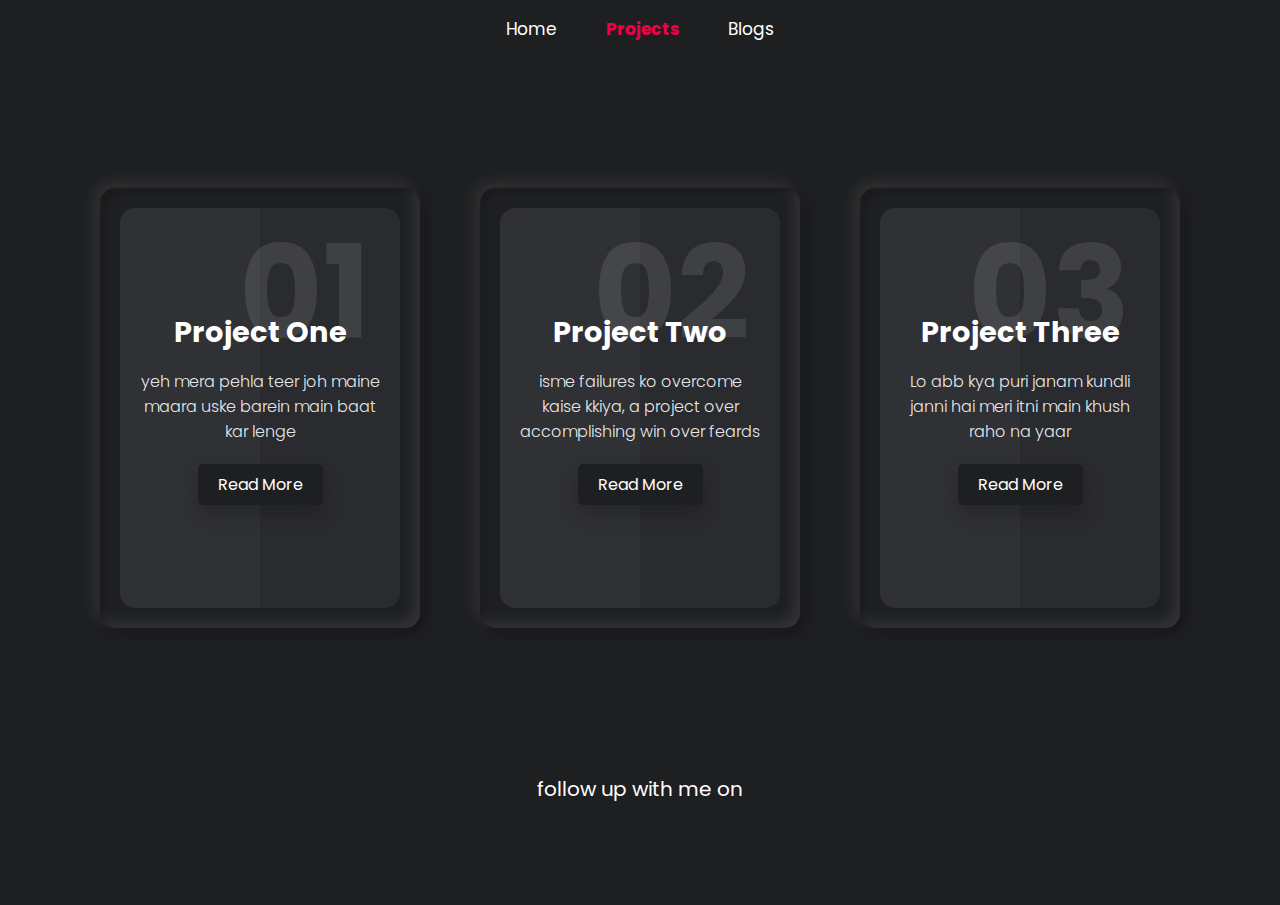
==== projects.html @ c4906ae6 "projects added" ====
<!DOCTYPE html>
<html lang="en">
<head>
    <meta charset="UTF-8">
    <meta http-equiv="X-UA-Compatible" content="IE=edge">
    <meta name="viewport" content="width=device-width, initial-scale=1.0">
    <title>Projects by Prad</title>
    <link href="/proj-styles.css" rel="stylesheet">
</head>
<body>

    <div class="pagewrap">
      <nav class="nav-bar">
        <ul class="nav-list non-bulleted-list">
            <li><a class="links" href="./index.html">Home</a></li>
            <li><a class="links active" href="./projects.html">Projects</a></li>
            <li><a class="links" href="./src/pages/index.js">Blogs</a></li>
        </ul>
         </nav>

        <div class="container">


        <div class="card">
          <div class="box">
            <div class="content">
              <h2>01</h2>
              <h3>Project One</h3>
              <p>yeh mera pehla teer joh maine maara uske barein main baat kar lenge</p>
              <a href="#">Read More</a>
            </div>
          </div>
        </div>
      
        <div class="card">
          <div class="box">
            <div class="content">
              <h2>02</h2>
              <h3>Project Two</h3>
              <p>isme failures ko overcome kaise kkiya, a project over accomplishing win over feards</p>
              <a href="#">Read More</a>
            </div>
          </div>
        </div>
      
        <div class="card">
          <div class="box">
            <div class="content">
              <h2>03</h2>
              <h3>Project Three</h3>
              <p>Lo abb kya puri janam kundli janni hai meri itni main khush raho na yaar</p>
              <a href="#">Read More</a>
            </div>
          </div>
        </div>

        
      </div>
      <footer class="footer">
        <div>follow up with me on</div>
        <ul class="nav-list non-bulleted-list">
            <li>
                <a class="links" href="https://linkedin.com/in/itspradhuman" target="_blank"><i class="fa fa-linkedin"></i></a>
            </li>
            <li>
                <a class="links" href="https://twitter.com/pradhum4n" target="_blank"><i class="fa fa-twitter"></i></a>
            </li>
            <li>
                <a class="links" href="https://instagram.com/pradhum4n" target="_blank"><i class="fa fa-instagram"></i></a>
            </li>
        </ul>
    </footer>
    </div>
</body>
</html>
---- proj-styles.css ----
@import url('https://fonts.googleapis.com/css2?family=Poppins:wght@300;400;500;600;700;800;900&display=swap');
* {
    margin: 0px;
    font-family: 'Poppins', serif;
}

:root {
    --primary-color:#1e1f21;
    --white: white;
    --off-white:#EEEADE;
    --dark-gray: #1e1f21;
    --projects: #1e1f21;
    /* CCDAE3,779FB7 */
}

body {
  display: flex;
  justify-content: center;
  align-items: center;
  flex-wrap: wrap;
  min-height: 100vh;
  background: var(--primary-color);
}

body .container {
  display: flex;
  justify-content: center;
  align-items: center;
  flex-wrap: wrap;
  max-width: 1150px;
  margin: 100px 0;
}

body .container .card {
  position: relative;
  min-width: 320px;
  height: 440px;
  box-shadow: inset 5px 5px 5px rgba(0, 0, 0, 0.2),
    inset -5px -5px 15px rgba(255, 255, 255, 0.1),
    5px 5px 15px rgba(0, 0, 0, 0.3), -5px -5px 15px rgba(255, 255, 255, 0.1);
  border-radius: 15px;
  margin: 30px;
  transition: 0.15s;
}

body .container .card:nth-child(1) .box .content a {
  background: var(--primary-color);
}

body .container .card:nth-child(2) .box .content a {
  background: var(--primary-color);
}

body .container .card:nth-child(3) .box .content a {
  background: var(--primary-color);
}

body .container .card .box {
  position: absolute;
  top: 20px;
  left: 20px;
  right: 20px;
  bottom: 20px;
  background: #2a2b2f;
  border-radius: 15px;
  display: flex;
  justify-content: center;
  align-items: center;
  overflow: hidden;
  transition: 0.15s;
}

body .container .card .box:hover {
  transform: translateY(-75px);
}

body .container .card .box:before {
  content: "";
  position: absolute;
  top: 0;
  left: 0;
  width: 50%;
  height: 100%;
  background: rgba(255, 255, 255, 0.03);
}

body .container .card .box .content {
  padding: 20px;
  text-align: center;
}

body .container .card .box .content h2 {
  position: absolute;
  top: -10px;
  right: 30px;
  font-size: 8rem;
  color: rgba(255, 255, 255, 0.1);
}

body .container .card .box .content h3 {
  font-size: 1.8rem;
  color: #fff;
  z-index: 1;
  transition: 0.5s;
  margin-bottom: 15px;
}

body .container .card .box .content p {
  font-size: 1rem;
  font-weight: 300;
  color: rgba(255, 255, 255, 0.9);
  z-index: 1;
  transition: 0.5s;
}

body .container .card .box .content a {
  position: relative;
  display: inline-block;
  padding: 8px 20px;
  background: black;
  border-radius: 5px;
  text-decoration: none;
  color: white;
  margin-top: 20px;
  box-shadow: 0 10px 20px rgba(0, 0, 0, 0.2);
  transition: 0.5s;
}
body .container .card .box .content a:hover {
  box-shadow: 0 10px 20px rgba(0, 0, 0, 0.6);
  background: #fff;
  color: #000;
}


.nav-bar {
    background-color: var(--primary-color);
    /**border-bottom-left-radius: 20px;**/
}

.non-bulleted-list {
    list-style: none;
}

.links {
    text-decoration: none;
    color: var(--white);
}

.nav-list {
    text-align: center;
    padding: 1rem;
}

.active {
    font-weight: bolder;
    color: #f00048;
}

.nav-list li {
    font-size: 17px;
    font-weight: 400;
    display: inline;
    padding-inline: 1.4rem;
}

.footer {
    background-color: var(--dark-gray);
    padding: 1rem 0rem;
    text-align: center;
    /**border-top-right-radius: 20px;**/
}

.footer div {
    font-weight: 400;
    font-size: 20px;
    color: white;
}

.footer i {
    font-size: 35px;
}

.pagewrap {
    display: flex;
    flex-direction: column;
    min-height: 100vh;
}
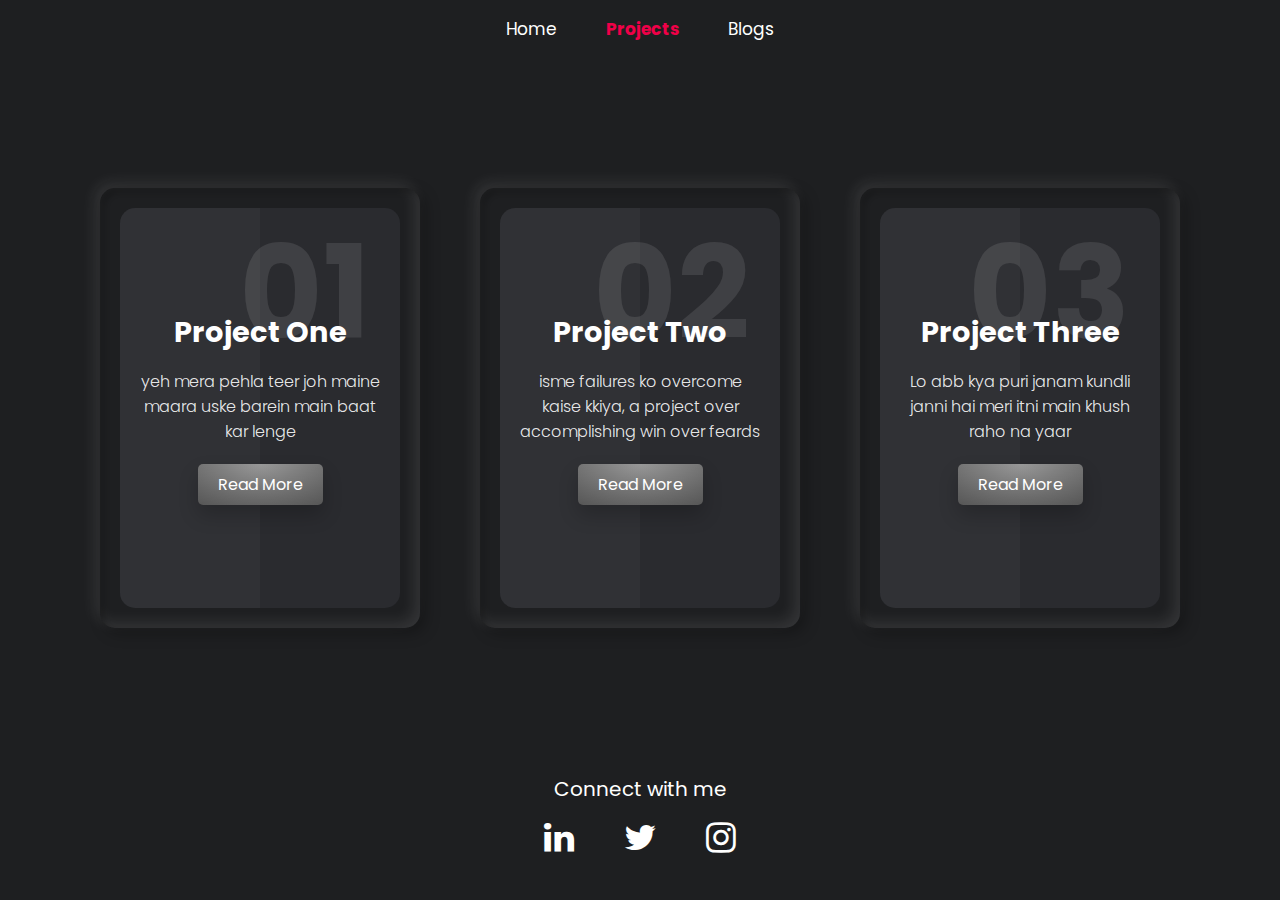
==== commit 0c6636ab: "footer update" ====
--- a/projects.html
+++ b/projects.html
@@ -4,9 +4,11 @@
     <meta charset="UTF-8">
     <meta http-equiv="X-UA-Compatible" content="IE=edge">
     <meta name="viewport" content="width=device-width, initial-scale=1.0">
+
     <title>Projects by Prad</title>
     <link href="/proj-styles.css" rel="stylesheet">
-</head>
+    <link rel="stylesheet" href="https://cdnjs.cloudflare.com/ajax/libs/font-awesome/4.7.0/css/font-awesome.min.css">
+  </head>
 <body>
 
     <div class="pagewrap">
@@ -57,7 +59,7 @@
         
       </div>
       <footer class="footer">
-        <div>follow up with me on</div>
+        <div>Connect with me</div>
         <ul class="nav-list non-bulleted-list">
             <li>
                 <a class="links" href="https://linkedin.com/in/itspradhuman" target="_blank"><i class="fa fa-linkedin"></i></a>
--- a/proj-styles.css
+++ b/proj-styles.css
@@ -44,15 +44,18 @@
 }
 
 body .container .card:nth-child(1) .box .content a {
-  background: var(--primary-color);
+  background: linear-gradient(to bottom, rgba(255,255,255,0.15) 0%, rgba(0,0,0,0.15) 100%), radial-gradient(at top center, rgba(255,255,255,0.40) 0%, rgba(0,0,0,0.40) 120%) #989898;
+ background-blend-mode: multiply,multiply;
 }
 
 body .container .card:nth-child(2) .box .content a {
-  background: var(--primary-color);
+  background: linear-gradient(to bottom, rgba(255,255,255,0.15) 0%, rgba(0,0,0,0.15) 100%), radial-gradient(at top center, rgba(255,255,255,0.40) 0%, rgba(0,0,0,0.40) 120%) #989898;
+ background-blend-mode: multiply,multiply;
 }
 
 body .container .card:nth-child(3) .box .content a {
-  background: var(--primary-color);
+  background: linear-gradient(to bottom, rgba(255,255,255,0.15) 0%, rgba(0,0,0,0.15) 100%), radial-gradient(at top center, rgba(255,255,255,0.40) 0%, rgba(0,0,0,0.40) 120%) #989898;
+ background-blend-mode: multiply,multiply;
 }
 
 body .container .card .box {
